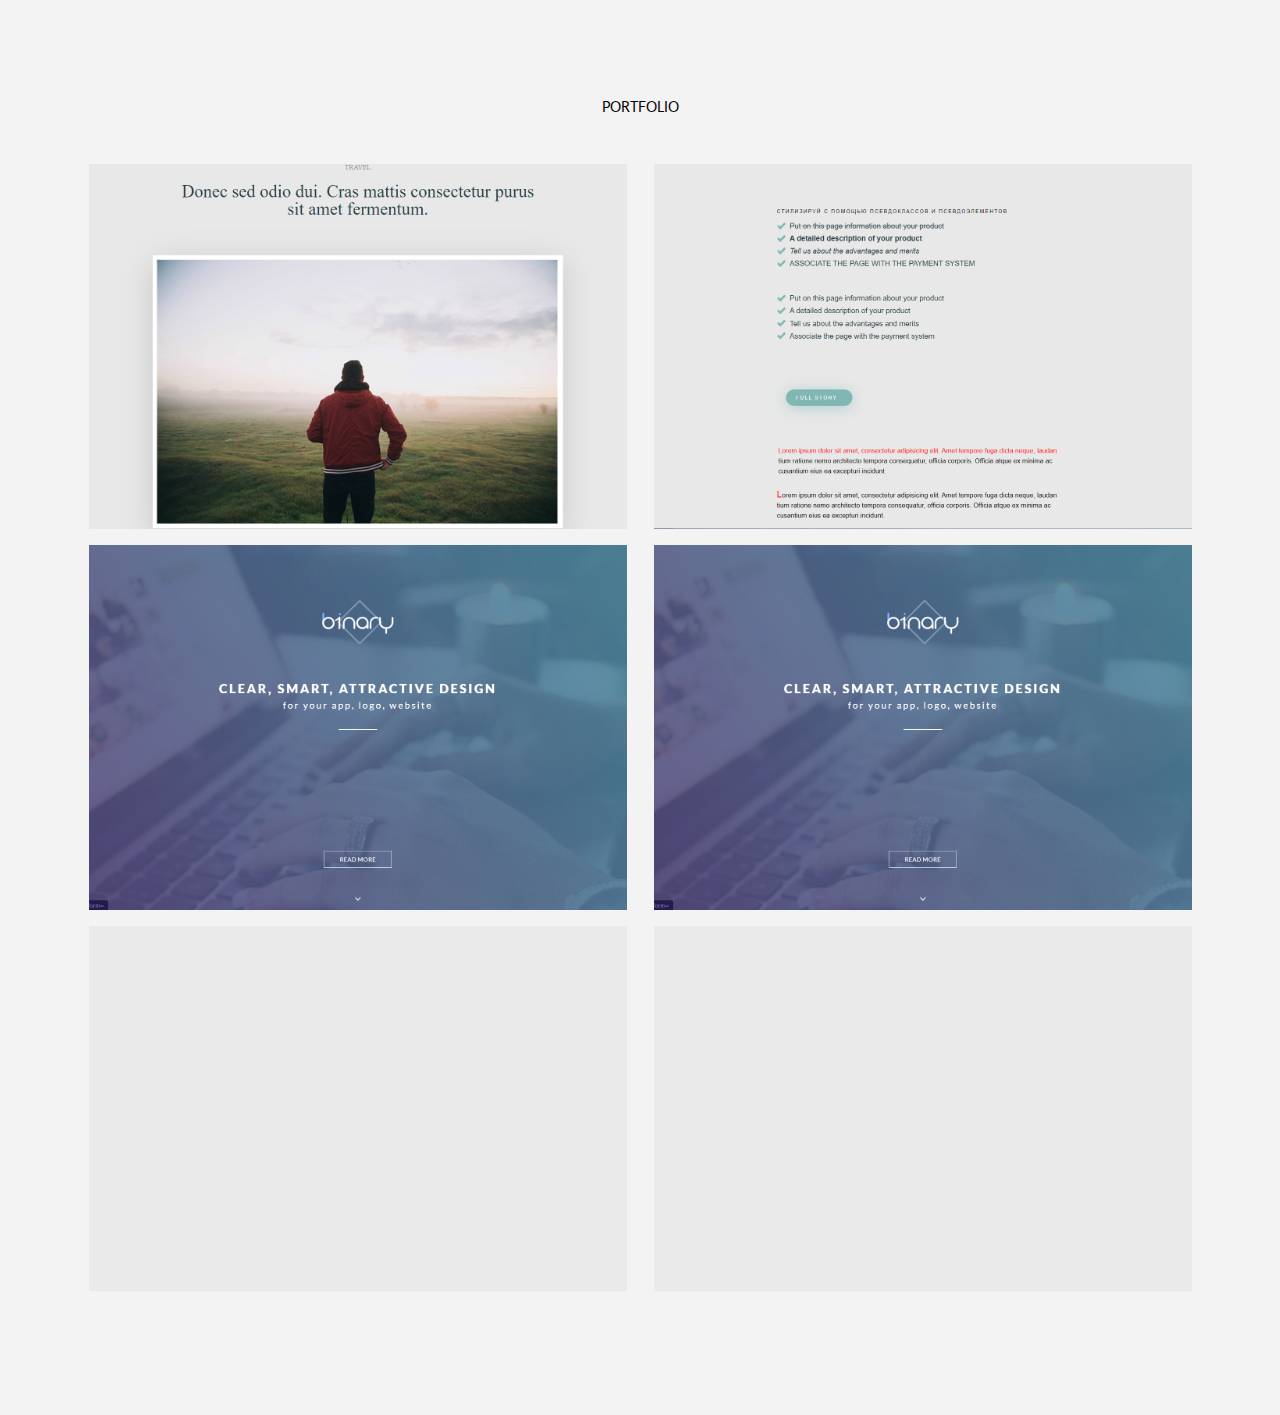
==== index.html @ 7862103c "add" ====
<!DOCTYPE html>
<html lang="en">
<head>
	<title>Document</title>
	<link rel="stylesheet" href="css/style.css">
	<meta charset="UTF-8">
</head>
<body>
	<div class="portfolio">
		<div class="container">
			<div class="portfolio__title title">
				PORTFOLIO
			</div>
			<div class="portfolio__items">
				<a href="portfolio/01/index.html" class="portfolio__item"></a>
				<a href="portfolio/02/index.html" class="portfolio__item"></a>
				<a href="portfolio/03/index.html" class="portfolio__item"></a>
				<a href="portfolio/04/index.html" class="portfolio__item"></a>
				<a href="#" class="portfolio__item"></a>
				<a href="#" class="portfolio__item"></a>
			</div>
		</div>
	</div>
</body>
</html>
---- css/style.css ----
@import url("https://fonts.googleapis.com/css?family=Lato:300,300i,400,400i,700,700i,900,900i&display=swap");
* {
  padding: 0;
  margin: 0;
  border: 0;
}

*, *:before, *:after {
  -moz-box-sizing: border-box;
  -webkit-box-sizing: border-box;
  box-sizing: border-box;
}

:focus, :active {
  outline: none;
}

a:focus, a:active {
  outline: none;
}

nav, footer, header, aside {
  display: block;
}

html, body {
  height: 100%;
  width: 100%;
  font-size: 100%;
  line-height: 1;
  font-size: 14px;
  -ms-text-size-adjust: 100%;
  -moz-text-size-adjust: 100%;
  -webkit-text-size-adjust: 100%;
}

input, button, textarea {
  font-family: inherit;
}

input::-ms-clear {
  display: none;
}

button {
  cursor: pointer;
}

button::-moz-focus-inner {
  padding: 0;
  border: 0;
}

a, a:visited {
  text-decoration: none;
}

a:hover {
  text-decoration: none;
}

ul li {
  list-style: none;
}

img {
  vertical-align: top;
}

h1, h2, h3, h4, h5, h6 {
  font-size: inherit;
  font-weight: 400;
}

body {
  font-family: 'Lato';
}

.container {
  margin: 0 auto;
  max-width: 1103px;
}

.portfolio {
  background-color: #f3f3f3;
  padding: 100px 0px 60px 0px;
  text-align: center;
}

.portfolio__title {
  margin: 0px 0px 50px 0px;
}

.portfolio__menu {
  margin: 0px 0px 130px 0px;
}

.portfolio__items {
  display: -webkit-box;
  display: -ms-flexbox;
  display: flex;
  -webkit-box-flex: 0;
  -ms-flex: 0 0 50%;
  flex: 0 0 50%;
  -ms-flex-wrap: wrap;
  flex-wrap: wrap;
  -webkit-box-pack: justify;
  -ms-flex-pack: justify;
  justify-content: space-between;
  margin: 0 0 48px;
}

.portfolio__item {
  width: 538px;
  height: 365px;
  background-color: #eaeaea;
  margin: 0 0 16px;
}

.portfolio__item:nth-child(1) {
  background: url("../img/01.jpg") center/cover no-repeat;
}

.portfolio__item:nth-child(2) {
  background: url("../img/02.jpg") center/cover no-repeat;
}

.portfolio__item:nth-child(3) {
  background: url("../img/03.jpg") center/cover no-repeat;
}

.portfolio__item:nth-child(4) {
  background: url("../img/03.jpg") center/cover no-repeat;
}
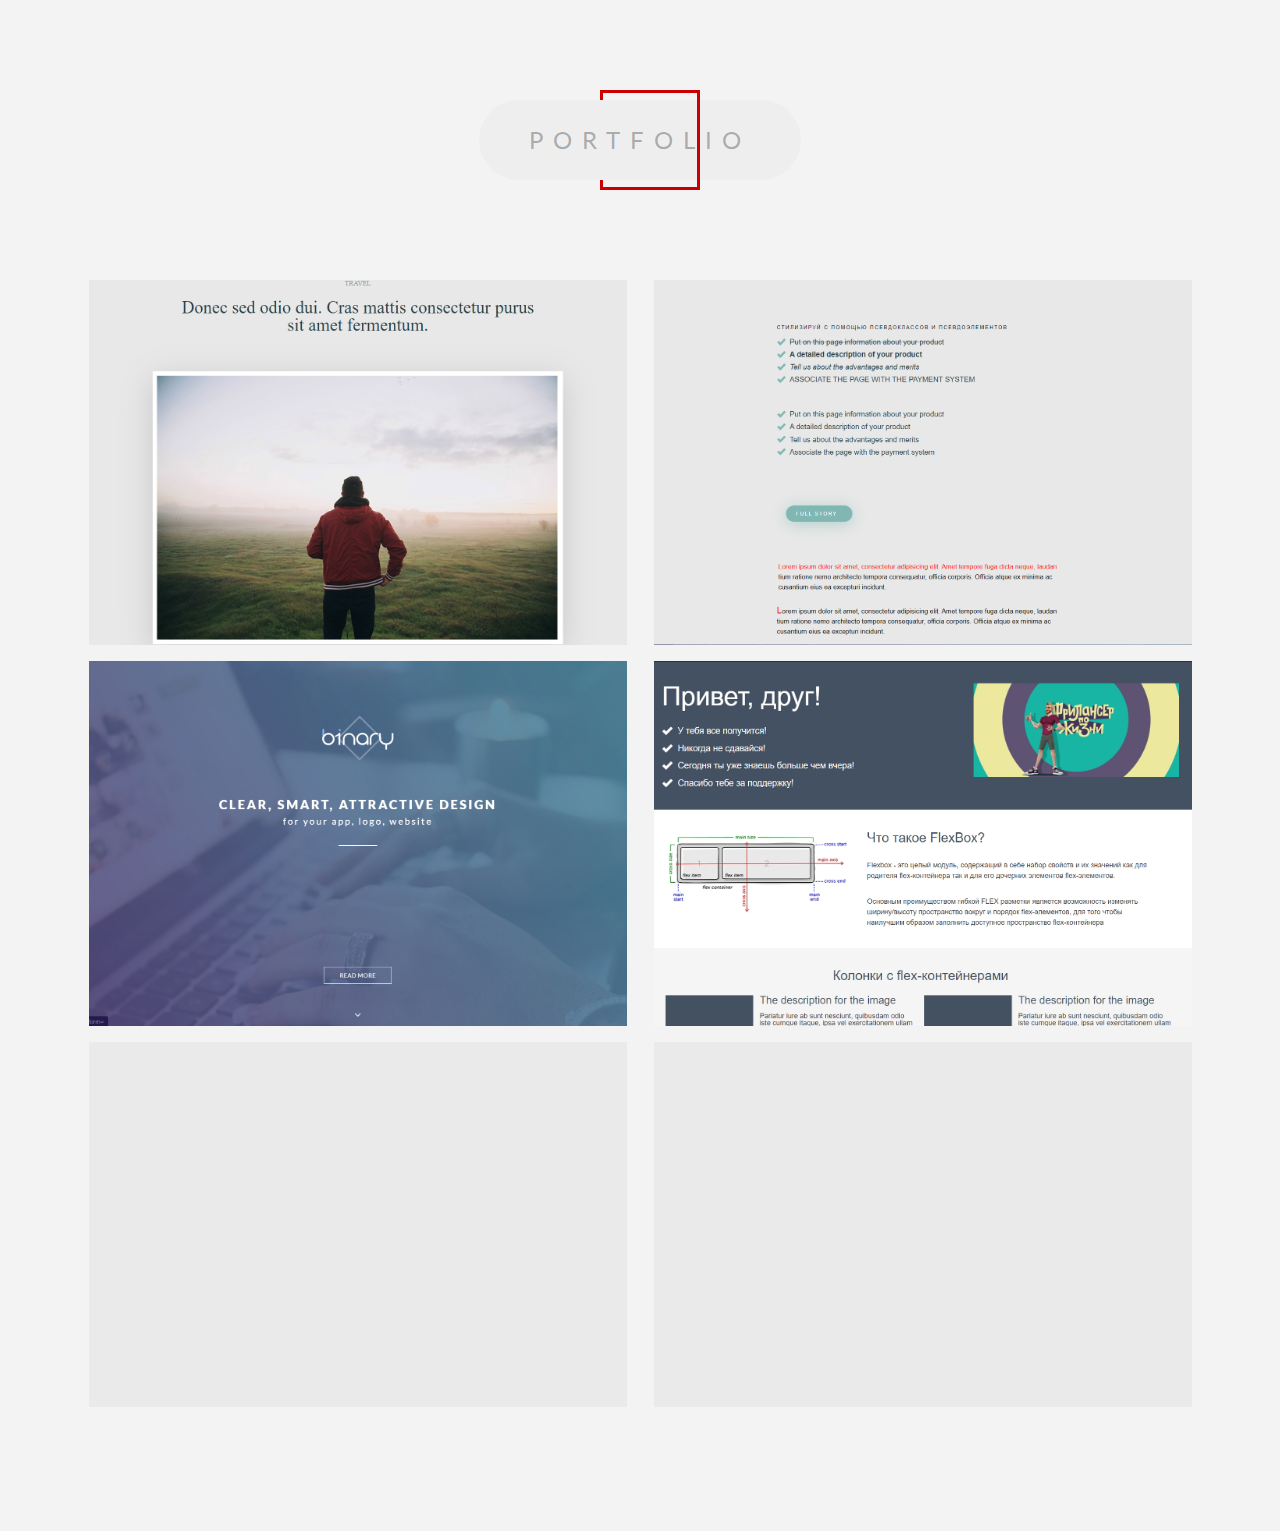
==== commit 2bd575b6: "add effect" ====
--- a/index.html
+++ b/index.html
@@ -1,25 +1,27 @@
-<!DOCTYPE html>
-<html lang="en">
-<head>
-	<title>Document</title>
-	<link rel="stylesheet" href="css/style.css">
-	<meta charset="UTF-8">
-</head>
-<body>
-	<div class="portfolio">
-		<div class="container">
-			<div class="portfolio__title title">
-				PORTFOLIO
-			</div>
-			<div class="portfolio__items">
-				<a href="portfolio/01/index.html" class="portfolio__item"></a>
-				<a href="portfolio/02/index.html" class="portfolio__item"></a>
-				<a href="portfolio/03/index.html" class="portfolio__item"></a>
-				<a href="portfolio/04/index.html" class="portfolio__item"></a>
-				<a href="#" class="portfolio__item"></a>
-				<a href="#" class="portfolio__item"></a>
-			</div>
-		</div>
-	</div>
-</body>
+<!DOCTYPE html>
+<html lang="en">
+<head>
+	<title>Document</title>
+	<link rel="stylesheet" href="css/style.css">
+	<meta charset="UTF-8">
+</head>
+<body>
+	<div class="portfolio">
+		<div class="container">
+			<div class="button">
+				<span class="button__text">
+					<span>portfolio</span>
+				</span>
+			</div>
+			<div class="portfolio__items">
+				<a href="portfolio/01/index.html" class="portfolio__item"></a>
+				<a href="portfolio/02/index.html" class="portfolio__item"></a>
+				<a href="portfolio/03/index.html" class="portfolio__item"></a>
+				<a href="portfolio/04/index.html" class="portfolio__item"></a>
+				<a href="#" class="portfolio__item"></a>
+				<a href="#" class="portfolio__item"></a>
+			</div>
+		</div>
+	</div>
+</body>
 </html>--- a/css/style.css
+++ b/css/style.css
@@ -130,5 +130,109 @@
 }
 
 .portfolio__item:nth-child(4) {
-  background: url("../img/03.jpg") center/cover no-repeat;
-}
+  background: url("../img/04.jpg") center/cover no-repeat;
+}
+
+.button {
+  position: relative;
+  display: inline-block;
+  margin: 0px 0 100px 0;
+}
+
+.button:before, .button:after {
+  content: '';
+  position: absolute;
+  width: 100px;
+  height: 100px;
+  border: 3px solid #c00;
+  top: -10px;
+  left: 50%;
+  z-index: 1;
+  -webkit-transition: all 0.8s ease 0s;
+  -o-transition: all 0.8s ease 0s;
+  transition: all 0.8s ease 0s;
+  margin: 0 0 0 -40px;
+}
+
+.button:before {
+  border: 3px solid #a00;
+  -webkit-animation: rotate 20s infinite linear;
+  animation: rotate 20s infinite linear;
+}
+
+.button:after {
+  -webkit-animation: rotate 15s infinite linear;
+  animation: rotate 15s infinite linear;
+}
+
+.button__text {
+  position: relative;
+  height: 80px;
+  display: -webkit-box;
+  display: -ms-flexbox;
+  display: flex;
+  -webkit-box-pack: center;
+  -ms-flex-pack: center;
+  justify-content: center;
+  -webkit-box-align: center;
+  -ms-flex-align: center;
+  align-items: center;
+  padding: 0px 50px;
+  border-radius: 50px;
+  text-transform: uppercase;
+  font-size: 24px;
+  color: rgba(0, 0, 0, 0.3);
+  letter-spacing: 10px;
+  -webkit-transition: all 1s ease 0s;
+  -o-transition: all 1s ease 0s;
+  transition: all 1s ease 0s;
+  top: 0;
+  overflow: hidden;
+}
+
+.button__text:before, .button__text:after {
+  content: '';
+  position: absolute;
+  width: 50%;
+  height: 100%;
+  background-color: #eee;
+  -webkit-transition: all 0.8s ease 0s;
+  -o-transition: all 0.8s ease 0s;
+  transition: all 0.8s ease 0s;
+}
+
+.button__text:before {
+  left: 0;
+  z-index: 2;
+}
+
+.button__text:after {
+  right: 0;
+}
+
+.button__text span {
+  position: relative;
+  z-index: 2;
+}
+
+@-webkit-keyframes rotate {
+  0% {
+    -webkit-transform: rotate(0deg);
+    transform: rotate(0deg);
+  }
+  100% {
+    -webkit-transform: rotate(360deg);
+    transform: rotate(360deg);
+  }
+}
+
+@keyframes rotate {
+  0% {
+    -webkit-transform: rotate(0deg);
+    transform: rotate(0deg);
+  }
+  100% {
+    -webkit-transform: rotate(360deg);
+    transform: rotate(360deg);
+  }
+}
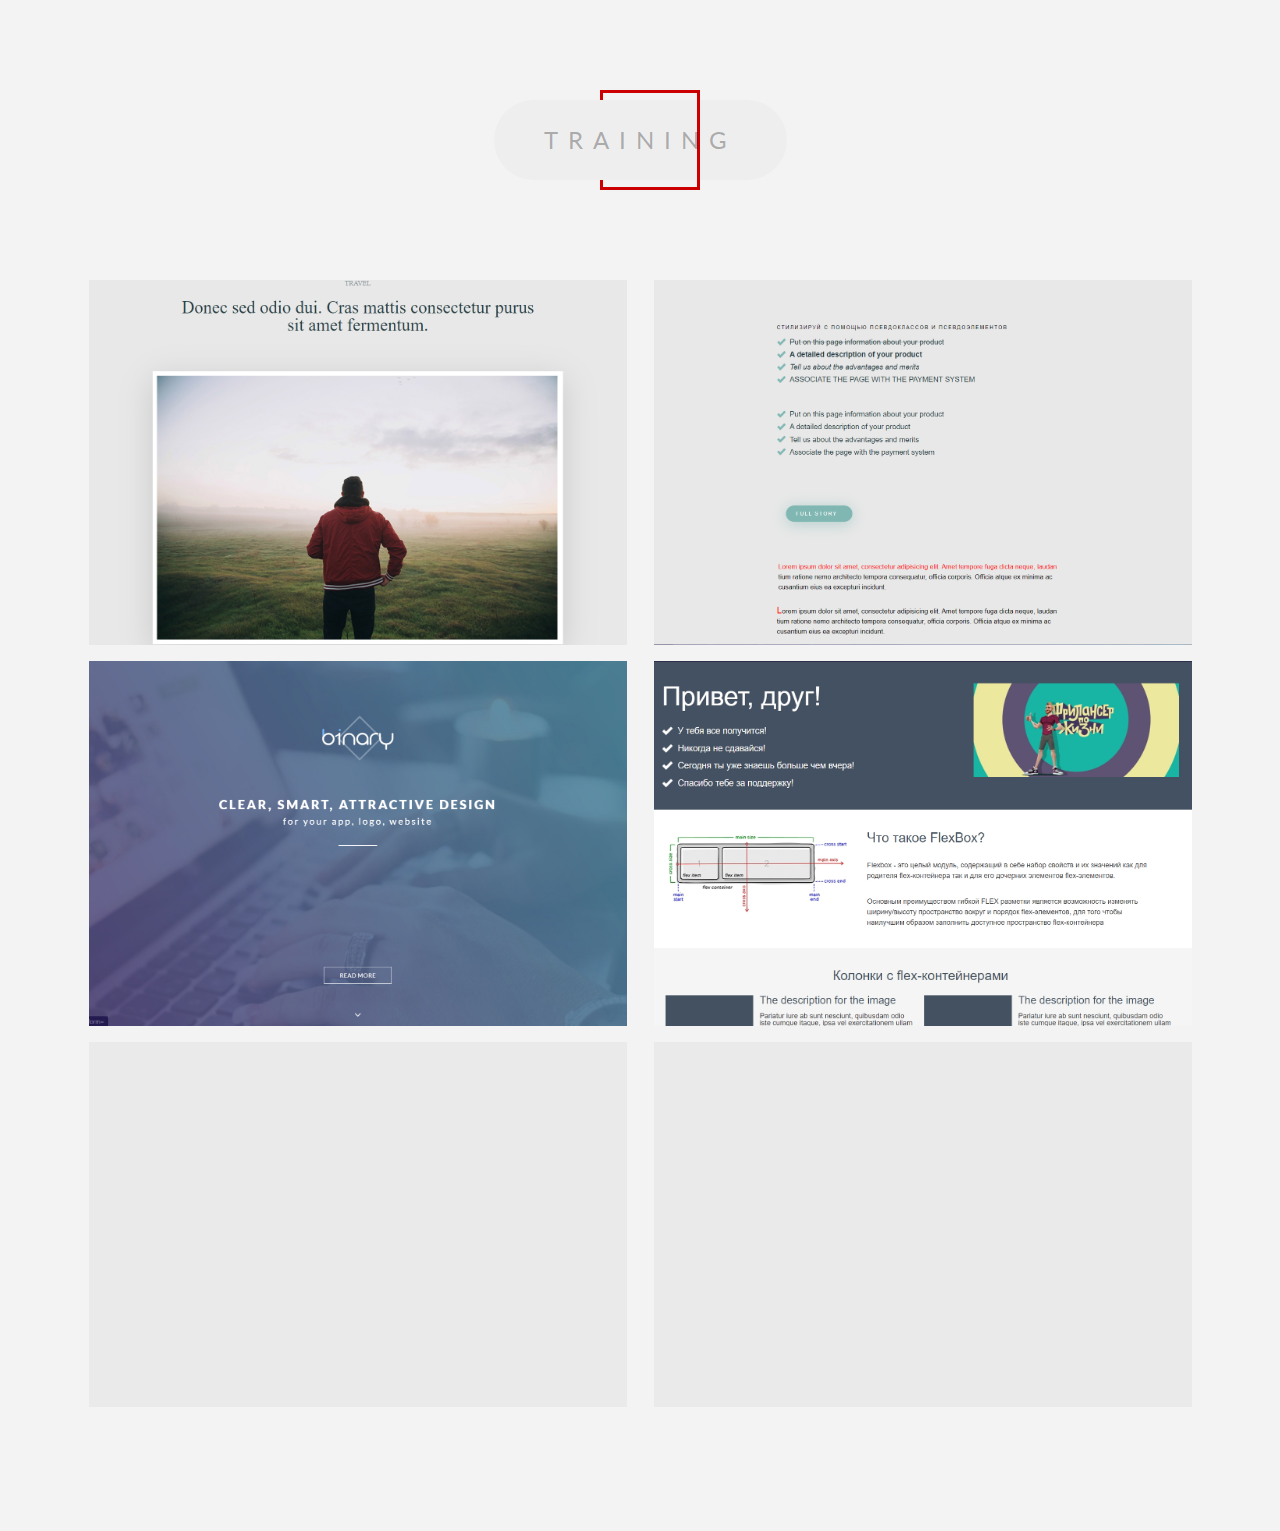
==== commit 02e57f57: "Update index.html" ====
--- a/index.html
+++ b/index.html
@@ -4,13 +4,14 @@
 	<title>Document</title>
 	<link rel="stylesheet" href="css/style.css">
 	<meta charset="UTF-8">
+	<meta name="viewport" content="width=1103">
 </head>
 <body>
 	<div class="portfolio">
 		<div class="container">
 			<div class="button">
 				<span class="button__text">
-					<span>portfolio</span>
+					<span>training</span>
 				</span>
 			</div>
 			<div class="portfolio__items">
@@ -24,4 +25,4 @@
 		</div>
 	</div>
 </body>
-</html>+</html>
--- a/css/style.css
+++ b/css/style.css
@@ -74,6 +74,7 @@
 
 body {
   font-family: 'Lato';
+  min-width: 1103px;
 }
 
 .container {
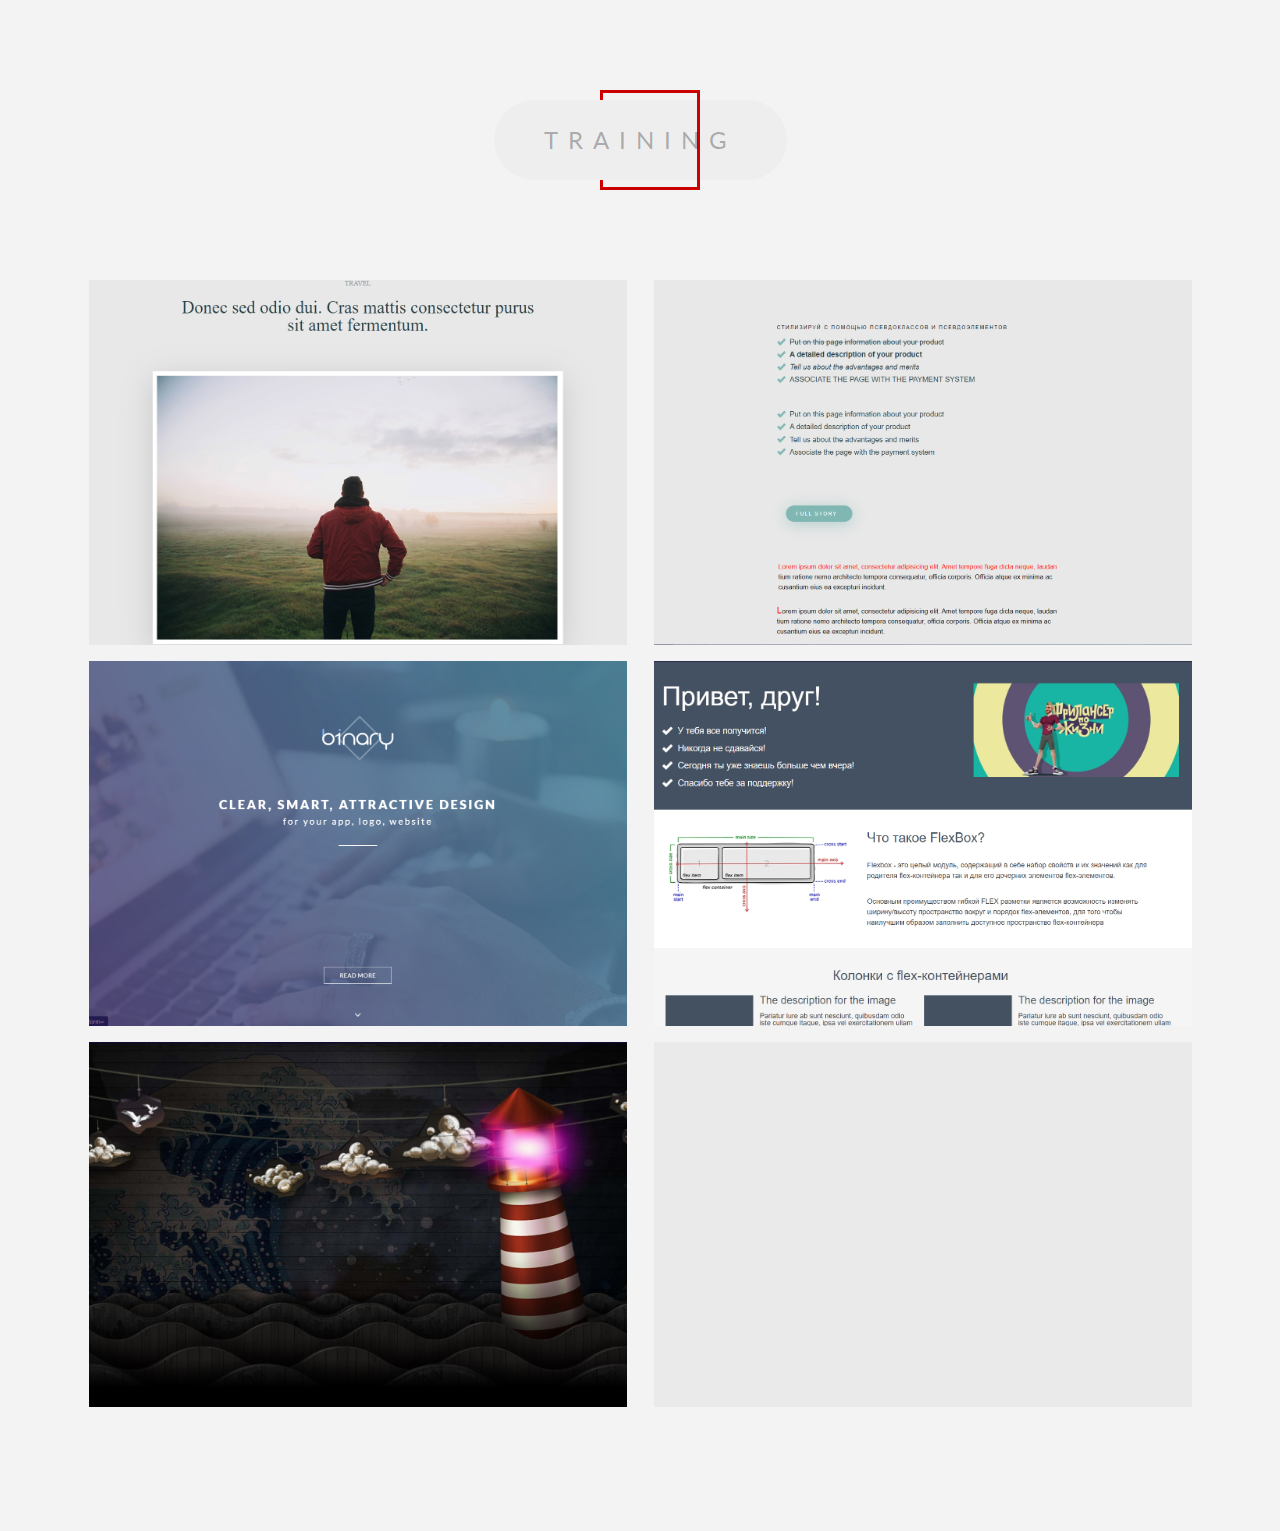
==== commit 4db07380: "add 5 site" ====
--- a/index.html
+++ b/index.html
@@ -19,7 +19,7 @@
 				<a href="portfolio/02/index.html" class="portfolio__item"></a>
 				<a href="portfolio/03/index.html" class="portfolio__item"></a>
 				<a href="portfolio/04/index.html" class="portfolio__item"></a>
-				<a href="#" class="portfolio__item"></a>
+				<a href="portfolio/05/index.html" class="portfolio__item"></a>
 				<a href="#" class="portfolio__item"></a>
 			</div>
 		</div>
--- a/css/style.css
+++ b/css/style.css
@@ -74,7 +74,6 @@
 
 body {
   font-family: 'Lato';
-  min-width: 1103px;
 }
 
 .container {
@@ -132,6 +131,10 @@
 
 .portfolio__item:nth-child(4) {
   background: url("../img/04.jpg") center/cover no-repeat;
+}
+
+.portfolio__item:nth-child(5) {
+  background: url("../img/05.jpg") center/cover no-repeat;
 }
 
 .button {
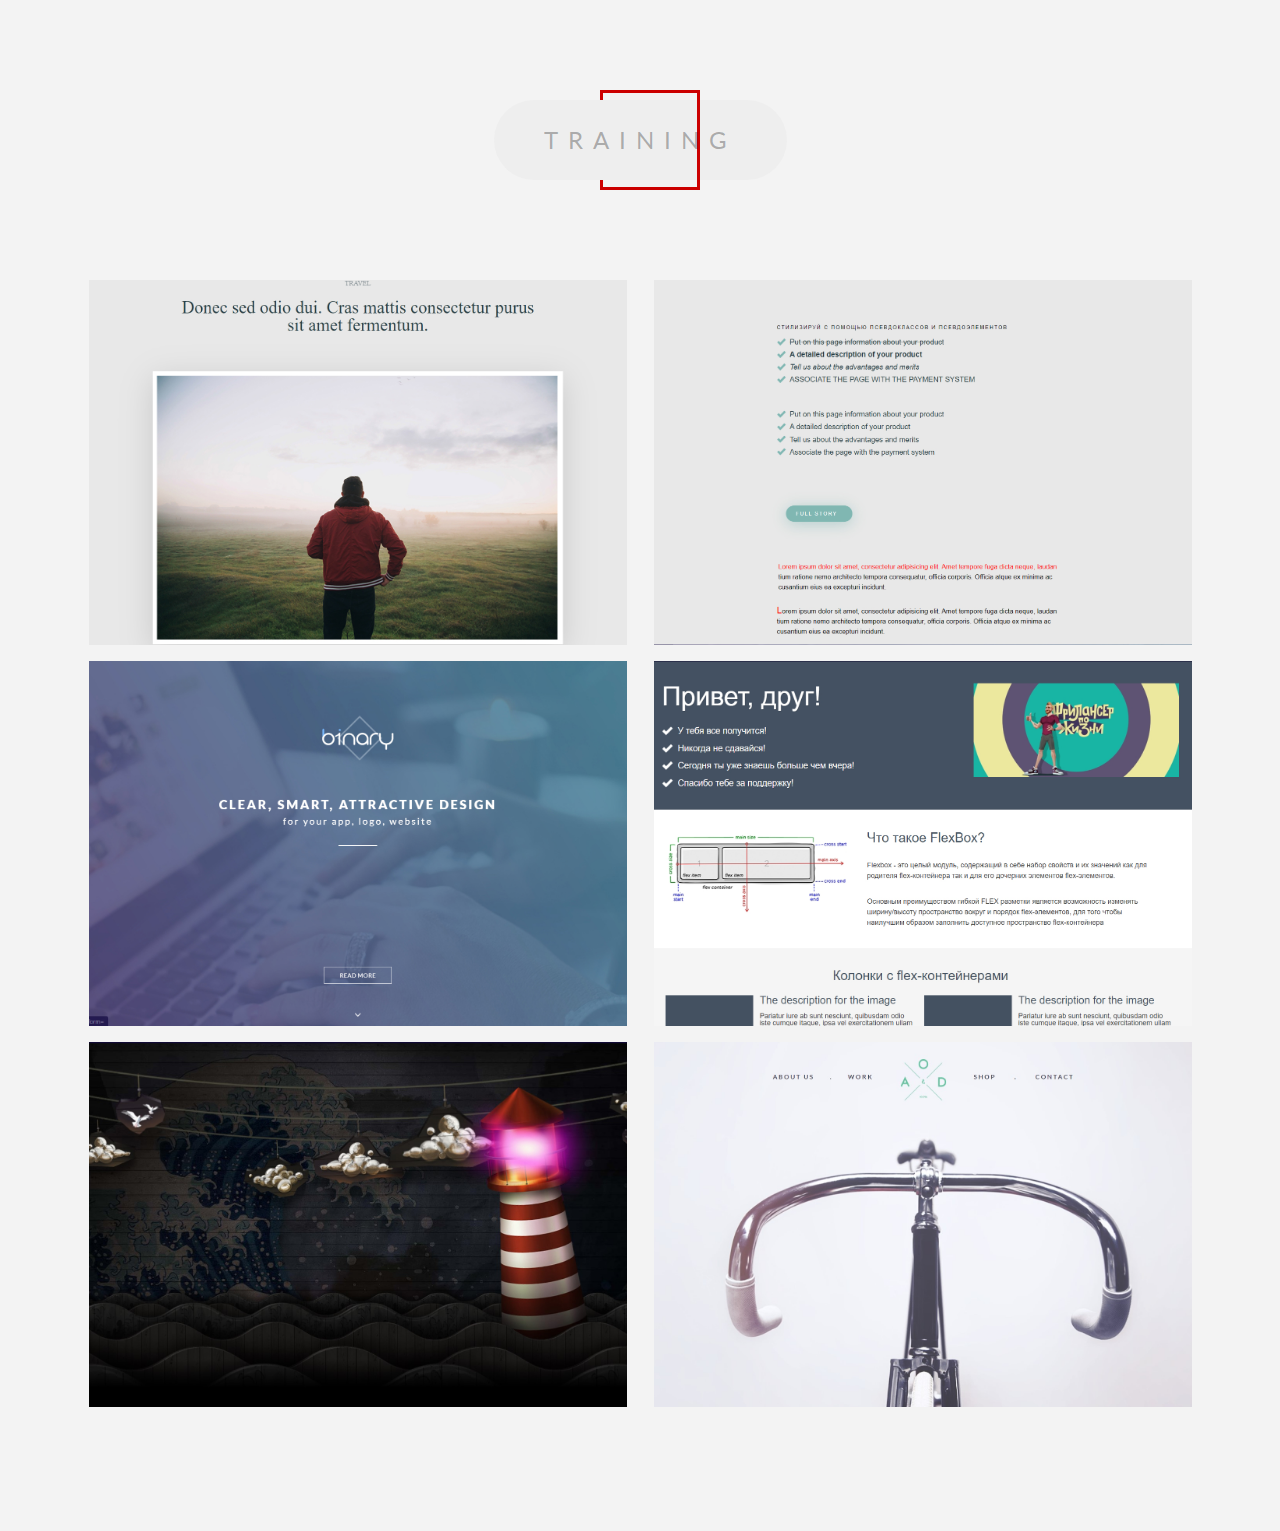
==== commit db011625: "secon site" ====
--- a/index.html
+++ b/index.html
@@ -15,12 +15,12 @@
 				</span>
 			</div>
 			<div class="portfolio__items">
-				<a href="portfolio/01/index.html" class="portfolio__item"></a>
-				<a href="portfolio/02/index.html" class="portfolio__item"></a>
-				<a href="portfolio/03/index.html" class="portfolio__item"></a>
-				<a href="portfolio/04/index.html" class="portfolio__item"></a>
-				<a href="portfolio/05/index.html" class="portfolio__item"></a>
-				<a href="#" class="portfolio__item"></a>
+				<a href="portfolio/01/index.html" class="portfolio__item" target="_blank"></a>
+				<a href="portfolio/02/index.html" class="portfolio__item" target="_blank"></a>
+				<a href="portfolio/03/index.html" class="portfolio__item" target="_blank"></a>
+				<a href="portfolio/04/index.html" class="portfolio__item" target="_blank"></a>
+				<a href="portfolio/05/index.html" class="portfolio__item" target="_blank"></a>
+				<a href="portfolio/06/index.html" class="portfolio__item" target="_blank"></a>
 			</div>
 		</div>
 	</div>
--- a/css/style.css
+++ b/css/style.css
@@ -135,6 +135,10 @@
 
 .portfolio__item:nth-child(5) {
   background: url("../img/05.jpg") center/cover no-repeat;
+}
+
+.portfolio__item:nth-child(6) {
+  background: url("../img/06.jpg") center/cover no-repeat;
 }
 
 .button {
